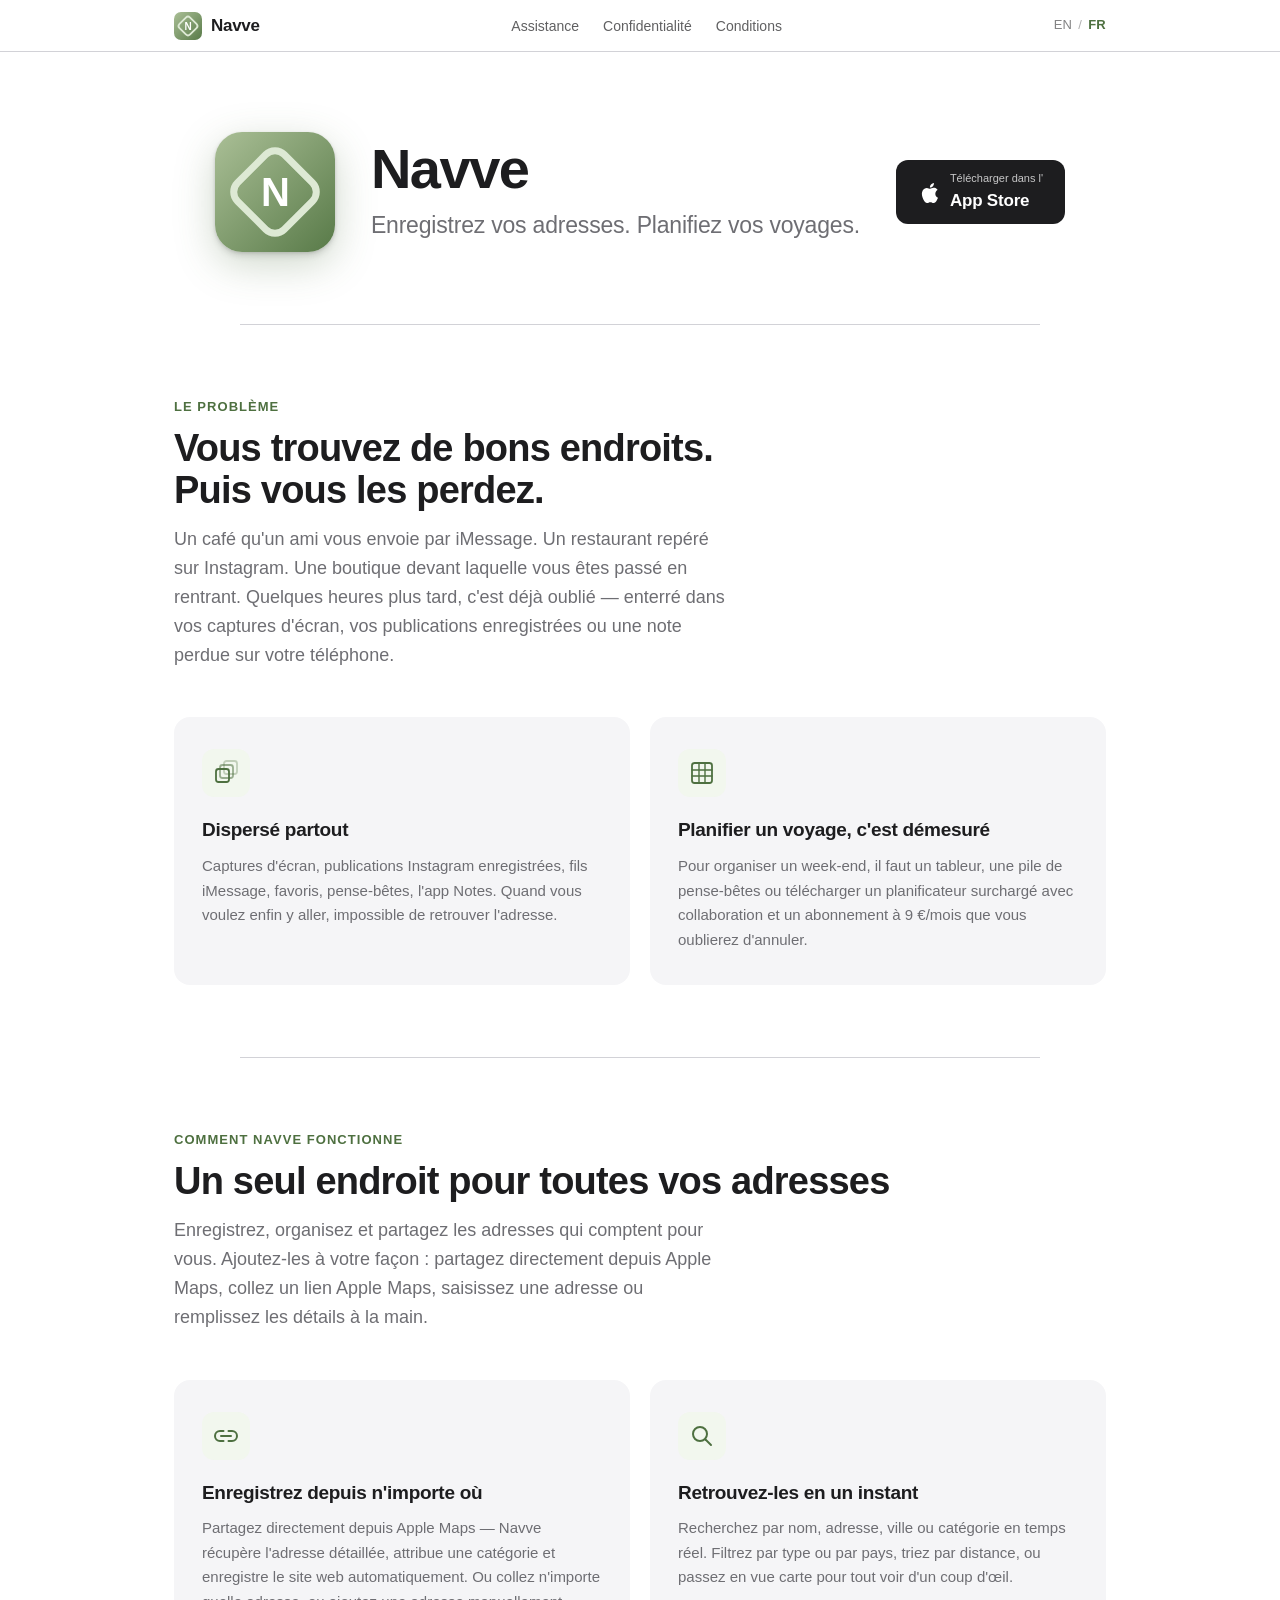
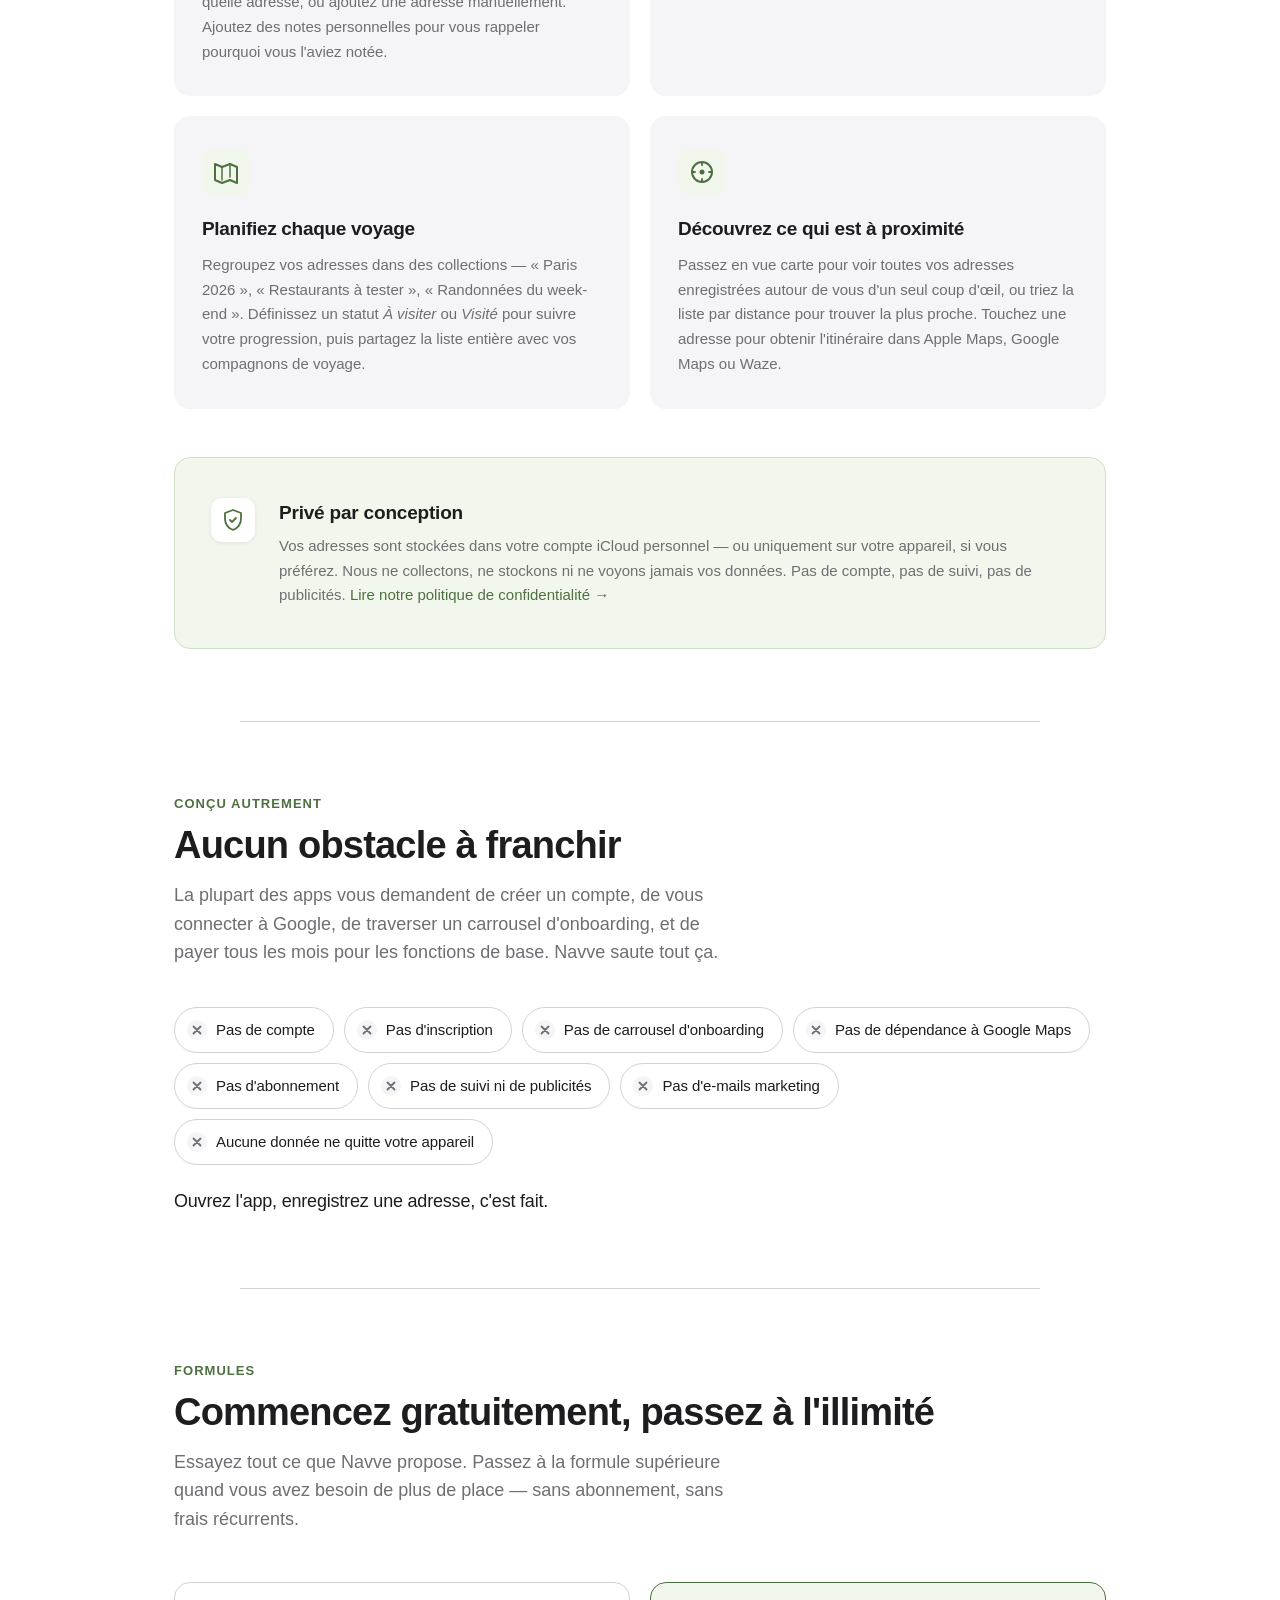
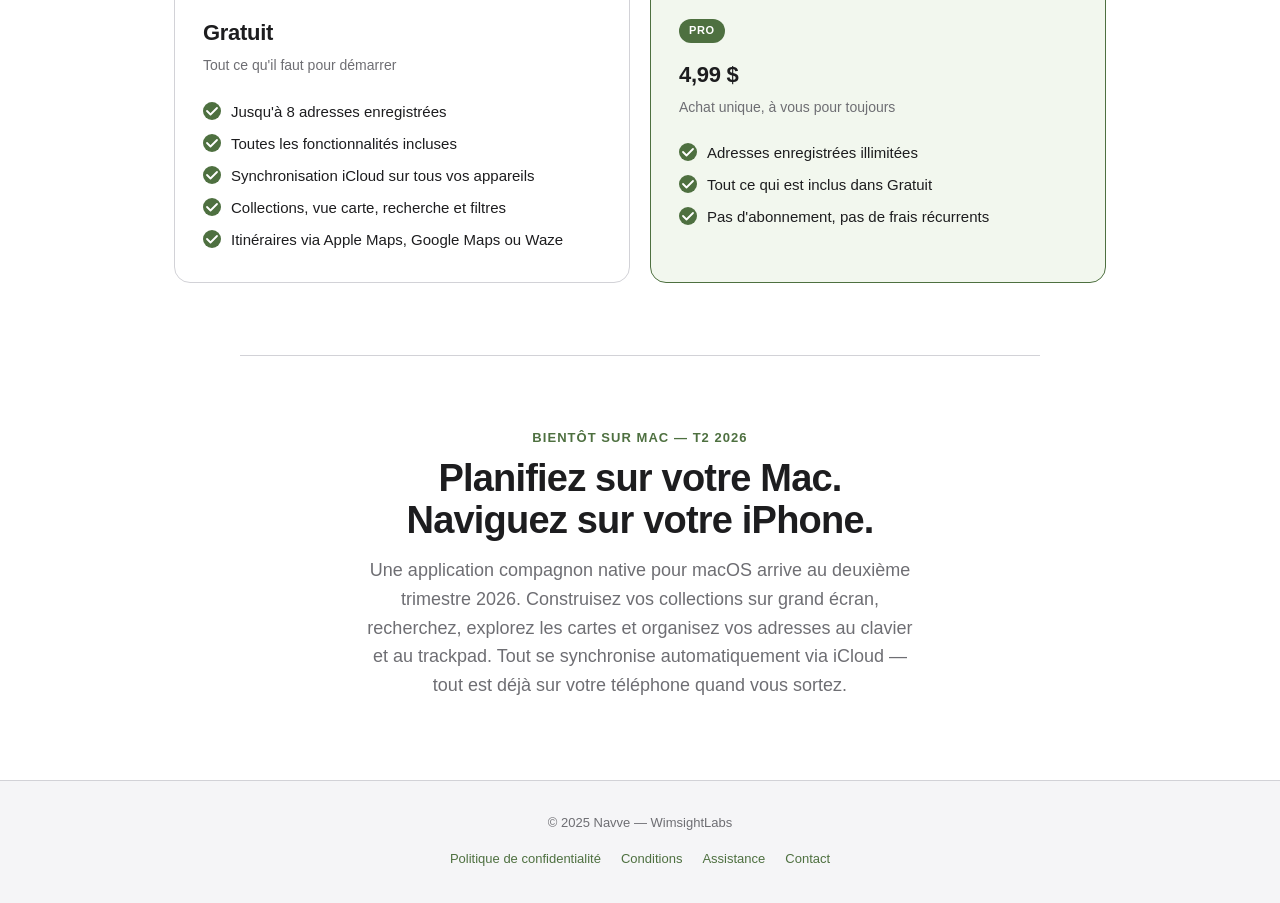
==== fr/index.html @ 6692a580 "Add French site (/fr), language detection, and EN/FR switcher - Mirror pages under fr/ with translat" ====
<!DOCTYPE html>
<html lang="fr">
<head>
  <meta charset="UTF-8" />
  <meta name="viewport" content="width=device-width, initial-scale=1.0" />
  <title>Navve – Enregistrez vos adresses. Planifiez vos voyages.</title>
  <meta name="description" content="Navve vous aide à enregistrer, organiser et partager les adresses qui comptent pour vous. Ajoutez-les à votre façon : partagez depuis Apple Maps, collez un lien, saisissez une adresse ou remplissez les détails à la main." />
  <link rel="alternate" hreflang="en" href="https://navve.app/index.html" />
  <link rel="alternate" hreflang="fr" href="https://navve.app/fr/index.html" />
  <link rel="alternate" hreflang="x-default" href="https://navve.app/index.html" />
  <link rel="stylesheet" href="../style.css" />
  <script src="../lang.js"></script>
</head>
<body class="page-body">

  <!-- ── Navigation ── -->
  <nav>
    <div class="nav-inner">
      <a class="nav-logo" href="index.html" aria-current="page">
        <span class="nav-logo-icon">
          <svg viewBox="0 0 28 28" fill="none" xmlns="http://www.w3.org/2000/svg">
            <defs>
              <linearGradient id="n-bg-nav" x1="0" y1="0" x2="28" y2="28" gradientUnits="userSpaceOnUse">
                <stop offset="0%" stop-color="#aabf96"/>
                <stop offset="100%" stop-color="#587a48"/>
              </linearGradient>
            </defs>
            <rect width="28" height="28" fill="url(#n-bg-nav)"/>
            <rect x="6.5" y="6.5" width="15" height="15" rx="3" transform="rotate(45 14 14)"
                  fill="none" stroke="#dde9d4" stroke-width="1.8"/>
            <text x="14" y="14" font-family="-apple-system,sans-serif" font-size="10"
                  font-weight="700" fill="white" text-anchor="middle" dominant-baseline="central">N</text>
          </svg>
        </span>
        <span class="nav-logo-name">Navve</span>
      </a>
      <ul class="nav-links">
        <li><a href="support.html">Assistance</a></li>
        <li><a href="privacy.html">Confidentialité</a></li>
        <li><a href="terms.html">Conditions</a></li>
      </ul>
      <div class="lang-switch" aria-label="Langue">
        <a href="../index.html" data-lang="en">EN</a>
        <span class="sep">/</span>
        <a href="index.html" data-lang="fr" aria-current="page">FR</a>
      </div>
    </div>
  </nav>

  <!-- ── Hero ── -->
  <section class="hero">
    <div class="hero-inner">
      <div class="app-icon" aria-label="Icône de l'application Navve">
        <svg viewBox="0 0 120 120" fill="none" xmlns="http://www.w3.org/2000/svg">
          <defs>
            <linearGradient id="navve-bg" x1="0" y1="0" x2="120" y2="120" gradientUnits="userSpaceOnUse">
              <stop offset="0%" stop-color="#aabf96"/>
              <stop offset="100%" stop-color="#587a48"/>
            </linearGradient>
          </defs>
          <rect width="120" height="120" fill="url(#navve-bg)"/>
          <rect x="27" y="27" width="66" height="66" rx="13"
                transform="rotate(45 60 60)" fill="none" stroke="#dde9d4" stroke-width="7"/>
          <text x="60" y="60" font-family="-apple-system,'SF Pro Display','Helvetica Neue',Arial,sans-serif"
                font-size="40" font-weight="700" fill="white"
                text-anchor="middle" dominant-baseline="central" letter-spacing="-1">N</text>
        </svg>
      </div>

      <div class="hero-text">
        <h1>Navve</h1>
        <p class="tagline">Enregistrez vos adresses. Planifiez vos voyages.</p>
      </div>

      <a class="store-badge" href="https://apps.apple.com/fr/app/navve-save-places-trips/id6751201968" aria-label="Télécharger Navve sur l'App Store">
        <svg viewBox="0 0 22 22" xmlns="http://www.w3.org/2000/svg" aria-hidden="true">
          <path d="M18.71 19.5c-.83 1.24-1.71 2.45-3.05 2.47-1.34.03-1.77-.79-3.29-.79-1.53 0-2 .77-3.27.82-1.31.05-2.3-1.32-3.14-2.53C4.25 17 2.94 12.45 4.7 9.39c.87-1.52 2.43-2.48 4.12-2.51 1.28-.02 2.5.87 3.29.87.78 0 2.26-1.07 3.8-.91.65.03 2.47.26 3.64 1.98l-.09.06c-.22.14-2.16 1.3-2.14 3.82.03 3.02 2.65 4.03 2.68 4.04l-.09.26zM13 3.5c.73-.83 1.94-1.46 2.94-1.5.13 1.17-.34 2.35-1.04 3.19-.69.85-1.83 1.51-2.95 1.42-.15-1.15.41-2.35 1.05-3.11z"/>
        </svg>
        <span class="store-badge-text">
          <span>Télécharger dans l'</span>
          <span>App Store</span>
        </span>
      </a>
    </div>
  </section>

  <div class="hr"></div>

  <!-- ── Problème ── -->
  <section class="section">
    <p class="section-label">Le problème</p>
    <h2 class="section-title">Vous trouvez de bons endroits.<br>Puis vous les perdez.</h2>
    <p class="section-subtitle">
      Un café qu'un ami vous envoie par iMessage. Un restaurant repéré sur Instagram. Une boutique devant laquelle vous êtes passé en rentrant. Quelques heures plus tard, c'est déjà oublié — enterré dans vos captures d'écran, vos publications enregistrées ou une note perdue sur votre téléphone.
    </p>

    <div class="feature-grid">

      <!-- Problem 1 -->
      <div class="feature-card">
        <div class="feature-icon" aria-hidden="true">
          <svg viewBox="0 0 26 26" xmlns="http://www.w3.org/2000/svg">
            <rect x="3" y="9" width="13" height="13" rx="2.5" fill="none" stroke="var(--green-dark)" stroke-width="1.8"/>
            <rect x="7" y="5" width="13" height="13" rx="2.5" fill="none" stroke="var(--green-dark)" stroke-width="1.8" opacity="0.55"/>
            <rect x="11" y="1" width="13" height="13" rx="2.5" fill="none" stroke="var(--green-dark)" stroke-width="1.8" opacity="0.3"/>
          </svg>
        </div>
        <h3>Dispersé partout</h3>
        <p>Captures d'écran, publications Instagram enregistrées, fils iMessage, favoris, pense-bêtes, l'app Notes. Quand vous voulez enfin y aller, impossible de retrouver l'adresse.</p>
      </div>

      <!-- Problem 2 -->
      <div class="feature-card">
        <div class="feature-icon" aria-hidden="true">
          <svg viewBox="0 0 26 26" xmlns="http://www.w3.org/2000/svg">
            <rect x="3" y="3" width="20" height="20" rx="2.5" fill="none" stroke="var(--green-dark)" stroke-width="1.8"/>
            <path d="M3 10h20 M3 16h20 M10 3v20 M16 3v20" stroke="var(--green-dark)" stroke-width="1.4" stroke-linecap="round"/>
          </svg>
        </div>
        <h3>Planifier un voyage, c'est démesuré</h3>
        <p>Pour organiser un week-end, il faut un tableur, une pile de pense-bêtes ou télécharger un planificateur surchargé avec collaboration et un abonnement à 9 €/mois que vous oublierez d'annuler.</p>
      </div>

    </div>
  </section>

  <div class="hr"></div>

  <!-- ── Proposition de valeur ── -->
  <section class="section">
    <p class="section-label">Comment Navve fonctionne</p>
    <h2 class="section-title">Un seul endroit pour toutes vos adresses</h2>
    <p class="section-subtitle">
      Enregistrez, organisez et partagez les adresses qui comptent pour vous. Ajoutez-les à votre façon : partagez directement depuis Apple Maps, collez un lien Apple Maps, saisissez une adresse ou remplissez les détails à la main.
    </p>

    <div class="feature-grid">

      <!-- Feature 1 -->
      <div class="feature-card">
        <div class="feature-icon" aria-hidden="true">
          <svg viewBox="0 0 26 26" xmlns="http://www.w3.org/2000/svg">
            <path d="M10.5 8H7a5 5 0 0 0 0 10h3.5M15.5 8H19a5 5 0 0 1 0 10h-3.5M8 13h10" stroke-width="2" stroke-linecap="round" stroke-linejoin="round" stroke="currentColor" fill="none" style="fill:none;stroke:var(--green-dark)"/>
          </svg>
        </div>
        <h3>Enregistrez depuis n'importe où</h3>
        <p>Partagez directement depuis Apple Maps — Navve récupère l'adresse détaillée, attribue une catégorie et enregistre le site web automatiquement. Ou collez n'importe quelle adresse, ou ajoutez une adresse manuellement. Ajoutez des notes personnelles pour vous rappeler pourquoi vous l'aviez notée.</p>
      </div>

      <!-- Feature 2 -->
      <div class="feature-card">
        <div class="feature-icon" aria-hidden="true">
          <svg viewBox="0 0 26 26" xmlns="http://www.w3.org/2000/svg">
            <circle cx="11" cy="11" r="7" stroke="var(--green-dark)" stroke-width="2" fill="none"/>
            <path d="M16.5 16.5L22 22" stroke="var(--green-dark)" stroke-width="2" stroke-linecap="round"/>
          </svg>
        </div>
        <h3>Retrouvez-les en un instant</h3>
        <p>Recherchez par nom, adresse, ville ou catégorie en temps réel. Filtrez par type ou par pays, triez par distance, ou passez en vue carte pour tout voir d'un coup d'œil.</p>
      </div>

      <!-- Feature 3 -->
      <div class="feature-card">
        <div class="feature-icon" aria-hidden="true">
          <svg viewBox="0 0 26 26" xmlns="http://www.w3.org/2000/svg">
            <path d="M2 5l7 3 8-3 7 3v16l-7-3-8 3-7-3V5z" stroke="var(--green-dark)" stroke-width="2" stroke-linejoin="round" fill="none"/>
            <path d="M9 8v13M17 5v13" stroke="var(--green-dark)" stroke-width="1.5" stroke-linecap="round"/>
          </svg>
        </div>
        <h3>Planifiez chaque voyage</h3>
        <p>Regroupez vos adresses dans des collections — « Paris 2026 », « Restaurants à tester », « Randonnées du week-end ». Définissez un statut <em>À visiter</em> ou <em>Visité</em> pour suivre votre progression, puis partagez la liste entière avec vos compagnons de voyage.</p>
      </div>

      <!-- Feature 4 -->
      <div class="feature-card">
        <div class="feature-icon" aria-hidden="true">
          <svg viewBox="0 0 26 26" xmlns="http://www.w3.org/2000/svg">
            <circle cx="13" cy="13" r="10" stroke="var(--green-dark)" stroke-width="2" fill="none"/>
            <path d="M13 3v3M13 20v3M3 13h3M20 13h3" stroke="var(--green-dark)" stroke-width="1.8" stroke-linecap="round"/>
            <circle cx="13" cy="13" r="2.5" fill="var(--green-dark)"/>
          </svg>
        </div>
        <h3>Découvrez ce qui est à proximité</h3>
        <p>Passez en vue carte pour voir toutes vos adresses enregistrées autour de vous d'un seul coup d'œil, ou triez la liste par distance pour trouver la plus proche. Touchez une adresse pour obtenir l'itinéraire dans Apple Maps, Google Maps ou Waze.</p>
      </div>

    </div>

    <!-- Encart confidentialité -->
    <div class="privacy-callout">
      <div class="privacy-callout-icon" aria-hidden="true">
        <svg viewBox="0 0 24 24" xmlns="http://www.w3.org/2000/svg">
          <path d="M12 2L4 5v6c0 5 3.5 9.7 8 10.9C16.5 20.7 20 16 20 11V5l-8-3z"
                stroke="var(--green-dark)" stroke-width="1.8" stroke-linejoin="round" fill="none"/>
          <path d="M9 12l2 2 4-4" stroke="var(--green-dark)" stroke-width="1.8" stroke-linecap="round" stroke-linejoin="round" fill="none"/>
        </svg>
      </div>
      <div>
        <h3>Privé par conception</h3>
        <p>
          Vos adresses sont stockées dans votre compte iCloud personnel — ou uniquement sur votre appareil, si vous préférez.
          Nous ne collectons, ne stockons ni ne voyons jamais vos données. Pas de compte, pas de suivi, pas de publicités.
          <a href="privacy.html">Lire notre politique de confidentialité →</a>
        </p>
      </div>
    </div>
  </section>

  <div class="hr"></div>

  <!-- ── Conçu autrement ── -->
  <section class="section">
    <p class="section-label">Conçu autrement</p>
    <h2 class="section-title">Aucun obstacle à franchir</h2>
    <p class="section-subtitle">
      La plupart des apps vous demandent de créer un compte, de vous connecter à Google, de traverser un carrousel d'onboarding, et de payer tous les mois pour les fonctions de base. Navve saute tout ça.
    </p>

    <ul class="no-list">
      <li>Pas de compte</li>
      <li>Pas d'inscription</li>
      <li>Pas de carrousel d'onboarding</li>
      <li>Pas de dépendance à Google Maps</li>
      <li>Pas d'abonnement</li>
      <li>Pas de suivi ni de publicités</li>
      <li>Pas d'e-mails marketing</li>
      <li>Aucune donnée ne quitte votre appareil</li>
    </ul>

    <p class="no-list-footer">Ouvrez l'app, enregistrez une adresse, c'est fait.</p>
  </section>

  <div class="hr"></div>

  <!-- ── Tarifs ── -->
  <section class="section">
    <p class="section-label">Formules</p>
    <h2 class="section-title">Commencez gratuitement, passez à l'illimité</h2>
    <p class="section-subtitle">Essayez tout ce que Navve propose. Passez à la formule supérieure quand vous avez besoin de plus de place — sans abonnement, sans frais récurrents.</p>

    <div class="pricing-grid">

      <div class="plan-card">
        <div class="plan-name">Gratuit</div>
        <div class="plan-desc">Tout ce qu'il faut pour démarrer</div>
        <ul class="plan-features">
          <li>Jusqu'à 8 adresses enregistrées</li>
          <li>Toutes les fonctionnalités incluses</li>
          <li>Synchronisation iCloud sur tous vos appareils</li>
          <li>Collections, vue carte, recherche et filtres</li>
          <li>Itinéraires via Apple Maps, Google Maps ou Waze</li>
        </ul>
      </div>

      <div class="plan-card pro">
        <span class="plan-badge">Pro</span>
        <div class="plan-name">4,99 $</div>
        <div class="plan-desc">Achat unique, à vous pour toujours</div>
        <ul class="plan-features">
          <li>Adresses enregistrées illimitées</li>
          <li>Tout ce qui est inclus dans Gratuit</li>
          <li>Pas d'abonnement, pas de frais récurrents</li>
        </ul>
      </div>

    </div>
  </section>

  <div class="hr"></div>

  <!-- ── Compagnon Mac ── -->
  <section class="section" style="text-align:center; padding-bottom: 80px;">
    <p class="section-label" style="text-align:center;">Bientôt sur Mac — T2 2026</p>
    <h2 class="section-title" style="margin:0 auto 14px;">Planifiez sur votre Mac.<br>Naviguez sur votre iPhone.</h2>
    <p class="section-subtitle" style="margin:0 auto; text-align:center;">
      Une application compagnon native pour macOS arrive au deuxième trimestre 2026. Construisez vos collections sur grand écran, recherchez, explorez les cartes et organisez vos adresses au clavier et au trackpad. Tout se synchronise automatiquement via iCloud — tout est déjà sur votre téléphone quand vous sortez.
    </p>
  </section>

  <!-- ── Pied de page ── -->
  <footer>
    <div class="footer-inner">
      <p>&copy; 2025 Navve &mdash; WimsightLabs</p>
      <ul class="footer-links">
        <li><a href="privacy.html">Politique de confidentialité</a></li>
        <li><a href="terms.html">Conditions</a></li>
        <li><a href="support.html">Assistance</a></li>
        <li><a id="footer-email-link" href="#">Contact</a></li>
      </ul>
    </div>
  </footer>

  <script>
    (function () {
      var u = 'admin', d = 'wimsightlabs', t = 'com';
      var el = document.getElementById('footer-email-link');
      if (el) el.href = 'mailto:' + u + '\u0040' + d + '.' + t;
    })();
  </script>
</body>
</html>
---- style.css ----
/* ─────────────────────────────────────────
   Navve – Shared Stylesheet
   ───────────────────────────────────────── */

*, *::before, *::after {
  box-sizing: border-box;
  margin: 0;
  padding: 0;
}

:root {
  --font: -apple-system, BlinkMacSystemFont, "SF Pro Display", "SF Pro Text",
          "Helvetica Neue", Arial, sans-serif;

  /* Brand */
  --green-light:  #aabf96;
  --green-mid:    #6a9058;
  --green-dark:   #4e7040;
  --green-deeper: #3d5c30;
  --green-tint:   #f2f7ee;
  --green-border: #d0e0c4;

  /* Neutrals */
  --color-text:           #1d1d1f;
  --color-text-secondary: #6e6e73;
  --color-bg:             #ffffff;
  --color-border:         #d2d2d7;
  --color-surface:        #f5f5f7;

  /* Accent = brand green */
  --color-accent:       var(--green-dark);
  --color-accent-hover: var(--green-deeper);

  --max-width:   980px;
  --prose-width: 800px;
  --nav-height:  52px;
  --radius-card: 16px;
}

html { scroll-behavior: smooth; }

body {
  font-family: var(--font);
  color: var(--color-text);
  background: var(--color-bg);
  font-size: 17px;
  line-height: 1.6;
  -webkit-font-smoothing: antialiased;
}

/* ── Navigation ── */
nav {
  position: fixed;
  top: 0; left: 0; right: 0;
  height: var(--nav-height);
  background: rgba(255,255,255,0.85);
  backdrop-filter: saturate(180%) blur(20px);
  -webkit-backdrop-filter: saturate(180%) blur(20px);
  border-bottom: 1px solid var(--color-border);
  z-index: 100;
}

.nav-inner {
  max-width: var(--max-width);
  margin: 0 auto;
  padding: 0 24px;
  height: 100%;
  display: flex;
  align-items: center;
  justify-content: space-between;
}

.nav-logo {
  display: flex;
  align-items: center;
  gap: 9px;
  text-decoration: none;
}

.nav-logo-icon {
  width: 28px;
  height: 28px;
  border-radius: 7px;
  overflow: hidden;
  flex-shrink: 0;
}

.nav-logo-icon svg {
  width: 100%;
  height: 100%;
  display: block;
}

.nav-logo-name {
  font-size: 17px;
  font-weight: 600;
  color: var(--color-text);
  letter-spacing: -0.3px;
}

.nav-links {
  display: flex;
  gap: 24px;
  list-style: none;
}

.nav-links a {
  font-size: 14px;
  color: var(--color-text);
  text-decoration: none;
  opacity: 0.7;
  transition: opacity 0.2s;
  white-space: nowrap;
}

.nav-links a:hover         { opacity: 1; }
.nav-links a[aria-current] { opacity: 1; font-weight: 500; color: var(--color-accent); }

.lang-switch {
  display: inline-flex;
  align-items: center;
  gap: 6px;
  margin-left: 20px;
  font-size: 13px;
  letter-spacing: 0.02em;
}
.lang-switch a {
  color: var(--color-text);
  text-decoration: none;
  opacity: 0.55;
  transition: opacity 0.2s;
}
.lang-switch a:hover        { opacity: 1; }
.lang-switch a[aria-current] { opacity: 1; font-weight: 600; color: var(--color-accent); }
.lang-switch .sep           { opacity: 0.35; }

/* ── Page wrapper ── */
.page-body {
  padding-top: var(--nav-height);
}

/* ── Hero ── */
.hero {
  padding: 80px 24px 72px;
  background: var(--color-bg);
}

.hero-inner {
  max-width: var(--max-width);
  margin: 0 auto;
  display: flex;
  align-items: center;
  justify-content: center;
  gap: 36px;
  flex-wrap: wrap;
}

.app-icon {
  width: 120px;
  height: 120px;
  border-radius: 27px;
  overflow: hidden;
  flex-shrink: 0;
  box-shadow:
    0 4px 6px  rgba(0,0,0,0.10),
    0 12px 40px rgba(78,112,64,0.28),
    0 1px 3px  rgba(0,0,0,0.12);
}
.app-icon svg { width: 100%; height: 100%; display: block; }

.hero-text { text-align: left; }

.hero h1 {
  font-size: 56px;
  font-weight: 700;
  letter-spacing: -1.5px;
  line-height: 1.05;
  margin-bottom: 8px;
}

.hero .tagline {
  font-size: 23px;
  font-weight: 400;
  color: var(--color-text-secondary);
  letter-spacing: -0.2px;
}

/* ── App Store badge ── */
.store-badge {
  display: inline-flex;
  align-items: center;
  gap: 10px;
  background: var(--color-text);
  color: var(--color-bg);
  text-decoration: none;
  border-radius: 12px;
  padding: 10px 22px;
  transition: background 0.2s, transform 0.15s;
}
.store-badge:hover { background: #3a3a3c; transform: scale(1.02); }
.store-badge svg { width: 22px; height: 22px; fill: white; }

.store-badge-text { text-align: left; }
.store-badge-text span:first-child {
  display: block; font-size: 11px; opacity: 0.75; font-weight: 400;
}
.store-badge-text span:last-child {
  display: block; font-size: 17px; font-weight: 600; letter-spacing: -0.2px;
}

/* ── Section wrapper ── */
.section {
  max-width: var(--max-width);
  margin: 0 auto;
  padding: 72px 24px;
}

.section + .section { padding-top: 0; }

.section-label {
  font-size: 13px;
  font-weight: 600;
  text-transform: uppercase;
  letter-spacing: 0.08em;
  color: var(--color-accent);
  margin-bottom: 10px;
}

.section-title {
  font-size: 38px;
  font-weight: 700;
  letter-spacing: -0.8px;
  line-height: 1.1;
  margin-bottom: 14px;
}

.section-subtitle {
  font-size: 18px;
  color: var(--color-text-secondary);
  line-height: 1.6;
  max-width: 560px;
}

/* ── Horizontal rule ── */
.hr {
  height: 1px;
  background: var(--color-border);
  max-width: var(--prose-width);
  margin: 0 auto;
}

/* ── Feature grid ── */
.feature-grid {
  display: grid;
  grid-template-columns: 1fr 1fr;
  gap: 20px;
  margin-top: 48px;
}

.feature-card {
  background: var(--color-surface);
  border-radius: var(--radius-card);
  padding: 32px 28px;
}

.feature-icon {
  width: 48px;
  height: 48px;
  border-radius: 12px;
  background: var(--green-tint);
  display: flex;
  align-items: center;
  justify-content: center;
  margin-bottom: 18px;
}

.feature-icon svg {
  width: 26px;
  height: 26px;
  fill: var(--green-dark);
}

.feature-card h3 {
  font-size: 19px;
  font-weight: 600;
  letter-spacing: -0.3px;
  margin-bottom: 8px;
}

.feature-card p {
  font-size: 15px;
  color: var(--color-text-secondary);
  line-height: 1.65;
}

/* ── Privacy callout ── */
.privacy-callout {
  background: var(--green-tint);
  border: 1px solid var(--green-border);
  border-radius: var(--radius-card);
  padding: 40px 36px;
  display: flex;
  align-items: flex-start;
  gap: 24px;
  margin-top: 48px;
}

.privacy-callout-icon {
  width: 44px;
  height: 44px;
  flex-shrink: 0;
  background: white;
  border-radius: 11px;
  display: flex;
  align-items: center;
  justify-content: center;
  box-shadow: 0 1px 4px rgba(0,0,0,0.08);
}

.privacy-callout-icon svg {
  width: 24px;
  height: 24px;
  fill: var(--green-dark);
}

.privacy-callout h3 {
  font-size: 19px;
  font-weight: 600;
  letter-spacing: -0.2px;
  margin-bottom: 6px;
}

.privacy-callout p {
  font-size: 15px;
  color: var(--color-text-secondary);
  line-height: 1.65;
}

.privacy-callout a {
  color: var(--color-accent);
  text-decoration: none;
}

.privacy-callout a:hover { text-decoration: underline; }

/* ── Built differently / No-list manifesto ── */
.no-list {
  list-style: none;
  display: flex;
  flex-wrap: wrap;
  gap: 10px;
  margin: 40px 0 22px;
}

.no-list li {
  display: inline-flex;
  align-items: center;
  gap: 9px;
  padding: 10px 18px 10px 12px;
  background: var(--color-bg);
  border: 1px solid var(--color-border);
  border-radius: 999px;
  font-size: 15px;
  font-weight: 500;
  color: var(--color-text);
  letter-spacing: -0.1px;
}

.no-list li::before {
  content: '';
  width: 20px;
  height: 20px;
  flex-shrink: 0;
  background-color: var(--color-surface);
  background-image: url("data:image/svg+xml,%3Csvg xmlns='http://www.w3.org/2000/svg' viewBox='0 0 20 20'%3E%3Cpath d='M6.5 6.5l7 7M13.5 6.5l-7 7' stroke='%236e6e73' stroke-width='1.8' stroke-linecap='round'/%3E%3C/svg%3E");
  background-repeat: no-repeat;
  background-position: center;
  background-size: 100%;
  border-radius: 50%;
}

.no-list-footer {
  font-size: 18px;
  font-weight: 500;
  letter-spacing: -0.2px;
  color: var(--color-text);
  margin-top: 10px;
}

/* ── Pricing ── */
.pricing-grid {
  display: grid;
  grid-template-columns: 1fr 1fr;
  gap: 20px;
  margin-top: 48px;
}

.plan-card {
  border: 1px solid var(--color-border);
  border-radius: var(--radius-card);
  padding: 32px 28px;
  position: relative;
}

.plan-card.pro {
  border-color: var(--green-dark);
  background: var(--green-tint);
}

.plan-badge {
  display: inline-block;
  background: var(--green-dark);
  color: white;
  font-size: 11px;
  font-weight: 600;
  letter-spacing: 0.06em;
  text-transform: uppercase;
  padding: 3px 10px;
  border-radius: 20px;
  margin-bottom: 14px;
}

.plan-name {
  font-size: 22px;
  font-weight: 700;
  letter-spacing: -0.3px;
  margin-bottom: 4px;
}

.plan-desc {
  font-size: 14px;
  color: var(--color-text-secondary);
  margin-bottom: 24px;
}

.plan-features {
  list-style: none;
  display: flex;
  flex-direction: column;
  gap: 11px;
}

.plan-features li {
  font-size: 15px;
  color: var(--color-text);
  display: flex;
  align-items: flex-start;
  gap: 10px;
  line-height: 1.4;
}

.plan-features li::before {
  content: '';
  width: 18px;
  height: 18px;
  flex-shrink: 0;
  margin-top: 1px;
  background: var(--green-dark);
  border-radius: 50%;
  background-image: url("data:image/svg+xml,%3Csvg xmlns='http://www.w3.org/2000/svg' viewBox='0 0 18 18'%3E%3Cpath d='M4 9l3.5 3.5L14 6' stroke='white' stroke-width='1.8' stroke-linecap='round' stroke-linejoin='round' fill='none'/%3E%3C/svg%3E");
  background-repeat: no-repeat;
  background-size: 100%;
}

/* ── Page hero (non-index pages) ── */
.page-hero {
  padding: 56px 24px 48px;
  max-width: var(--prose-width);
  margin: 0 auto;
}

.page-hero h1 {
  font-size: 38px;
  font-weight: 700;
  letter-spacing: -0.8px;
  line-height: 1.1;
  margin-bottom: 8px;
}

.page-hero .updated {
  font-size: 14px;
  color: var(--color-text-secondary);
}

/* ── Markdown content ── */
.md-content {
  max-width: var(--prose-width);
  margin: 0 auto;
  padding: 0 24px 80px;
}

.md-content h1 {
  font-size: 34px;
  font-weight: 700;
  letter-spacing: -0.8px;
  line-height: 1.1;
  margin-bottom: 8px;
}

.md-content h2 {
  font-size: 21px;
  font-weight: 600;
  letter-spacing: -0.3px;
  margin-top: 40px;
  margin-bottom: 12px;
}

.md-content p {
  color: var(--color-text-secondary);
  margin-bottom: 16px;
  font-size: 16px;
  line-height: 1.75;
}

.md-content strong { color: var(--color-text); font-weight: 600; }
.md-content em { font-style: italic; }

.md-content ul, .md-content ol {
  padding-left: 22px;
  margin-bottom: 16px;
}

.md-content li {
  color: var(--color-text-secondary);
  margin-bottom: 7px;
  font-size: 16px;
  line-height: 1.65;
}

.md-content li strong { color: var(--color-text); }

.md-content hr {
  border: none;
  border-top: 1px solid var(--color-border);
  margin: 32px 0;
}

.md-content a { color: var(--color-accent); text-decoration: none; }
.md-content a:hover { text-decoration: underline; }

.md-loading { color: var(--color-text-secondary); font-size: 15px; padding: 24px 0; }
.md-error   { color: #ff3b30; font-size: 15px; padding: 24px 0; }

/* ── Support page ── */
.support-grid {
  display: grid;
  grid-template-columns: 1fr 1fr;
  gap: 20px;
  margin-top: 48px;
}

.support-card {
  border: 1px solid var(--color-border);
  border-radius: var(--radius-card);
  padding: 28px 24px;
}

.support-card h3 {
  font-size: 17px;
  font-weight: 600;
  margin-bottom: 6px;
}

.support-card p {
  font-size: 15px;
  color: var(--color-text-secondary);
  line-height: 1.6;
  margin-bottom: 16px;
}

.support-card a.btn {
  display: inline-block;
  padding: 9px 18px;
  border-radius: 8px;
  font-size: 14px;
  font-weight: 500;
  text-decoration: none;
  background: var(--green-dark);
  color: white;
  transition: background 0.2s;
}

.support-card a.btn:hover { background: var(--green-deeper); }

.faq { margin-top: 0; }

.faq-item {
  border-bottom: 1px solid var(--color-border);
  padding: 22px 0;
}

.faq-item:first-child { border-top: 1px solid var(--color-border); }

.faq-q {
  font-size: 16px;
  font-weight: 600;
  margin-bottom: 8px;
}

.faq-a {
  font-size: 15px;
  color: var(--color-text-secondary);
  line-height: 1.65;
}

.faq-a a { color: var(--color-accent); text-decoration: none; }
.faq-a a:hover { text-decoration: underline; }

/* ── Footer ── */
footer {
  border-top: 1px solid var(--color-border);
  background: var(--color-surface);
  padding: 32px 24px;
  text-align: center;
}

.footer-inner {
  max-width: var(--max-width);
  margin: 0 auto;
}

footer p {
  font-size: 13px;
  color: var(--color-text-secondary);
  margin-bottom: 10px;
}

.footer-links {
  display: flex;
  justify-content: center;
  gap: 20px;
  list-style: none;
  flex-wrap: wrap;
}

.footer-links a {
  font-size: 13px;
  color: var(--color-accent);
  text-decoration: none;
}
.footer-links a:hover { text-decoration: underline; }

/* ── Mobile ── */
@media (max-width: 680px) {
  .hero { padding: 64px 24px 56px; }
  .hero-inner { flex-direction: column; gap: 24px; text-align: center; }
  .hero-text { text-align: center; }
  .hero h1     { font-size: 38px; letter-spacing: -1px; margin-bottom: 6px; }
  .hero .tagline { font-size: 19px; }

  .app-icon { width: 96px; height: 96px; border-radius: 22px; }

  .section-title { font-size: 28px; }

  .feature-grid,
  .pricing-grid,
  .support-grid  { grid-template-columns: 1fr; }

  .privacy-callout { flex-direction: column; gap: 16px; padding: 28px 24px; }

  .nav-links { gap: 16px; }
  .nav-links a { font-size: 13px; }

  .page-hero h1  { font-size: 28px; }
  .section       { padding: 48px 20px; }
  .md-content    { padding: 0 20px 60px; }
}
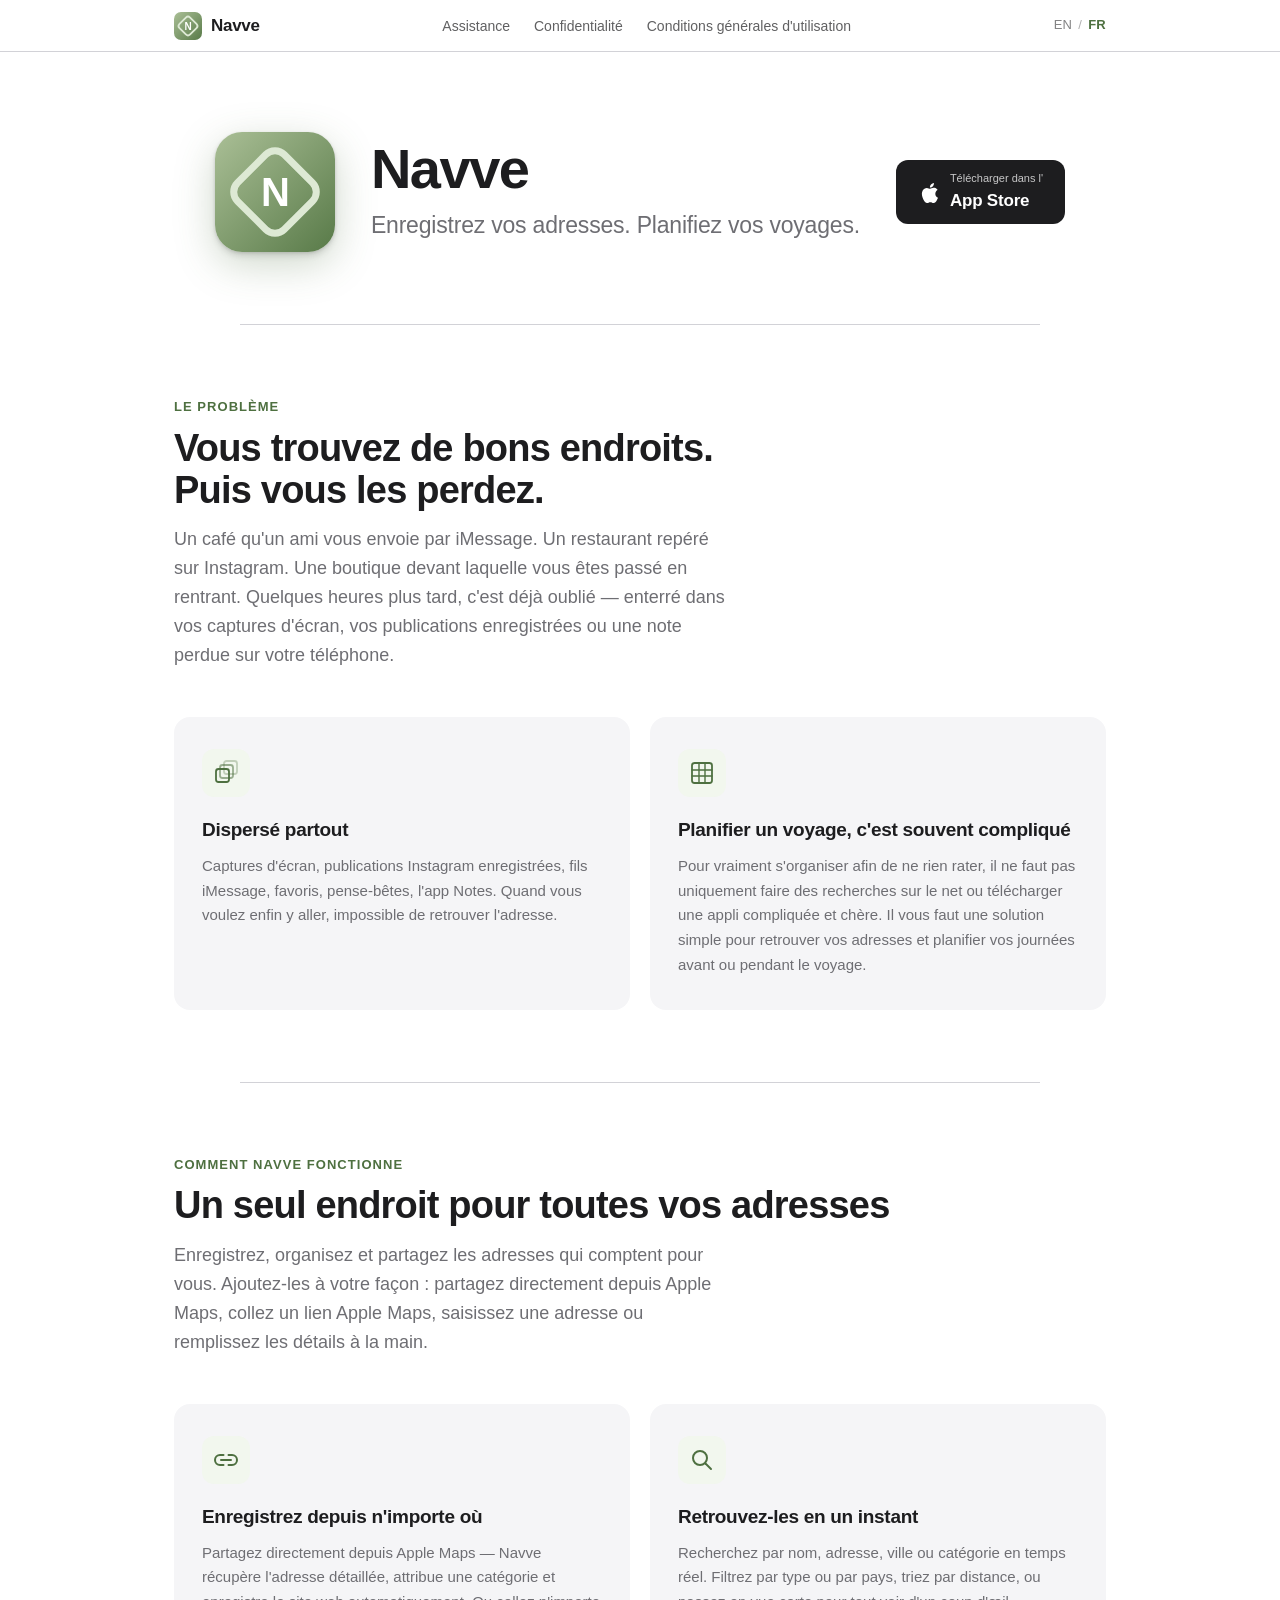
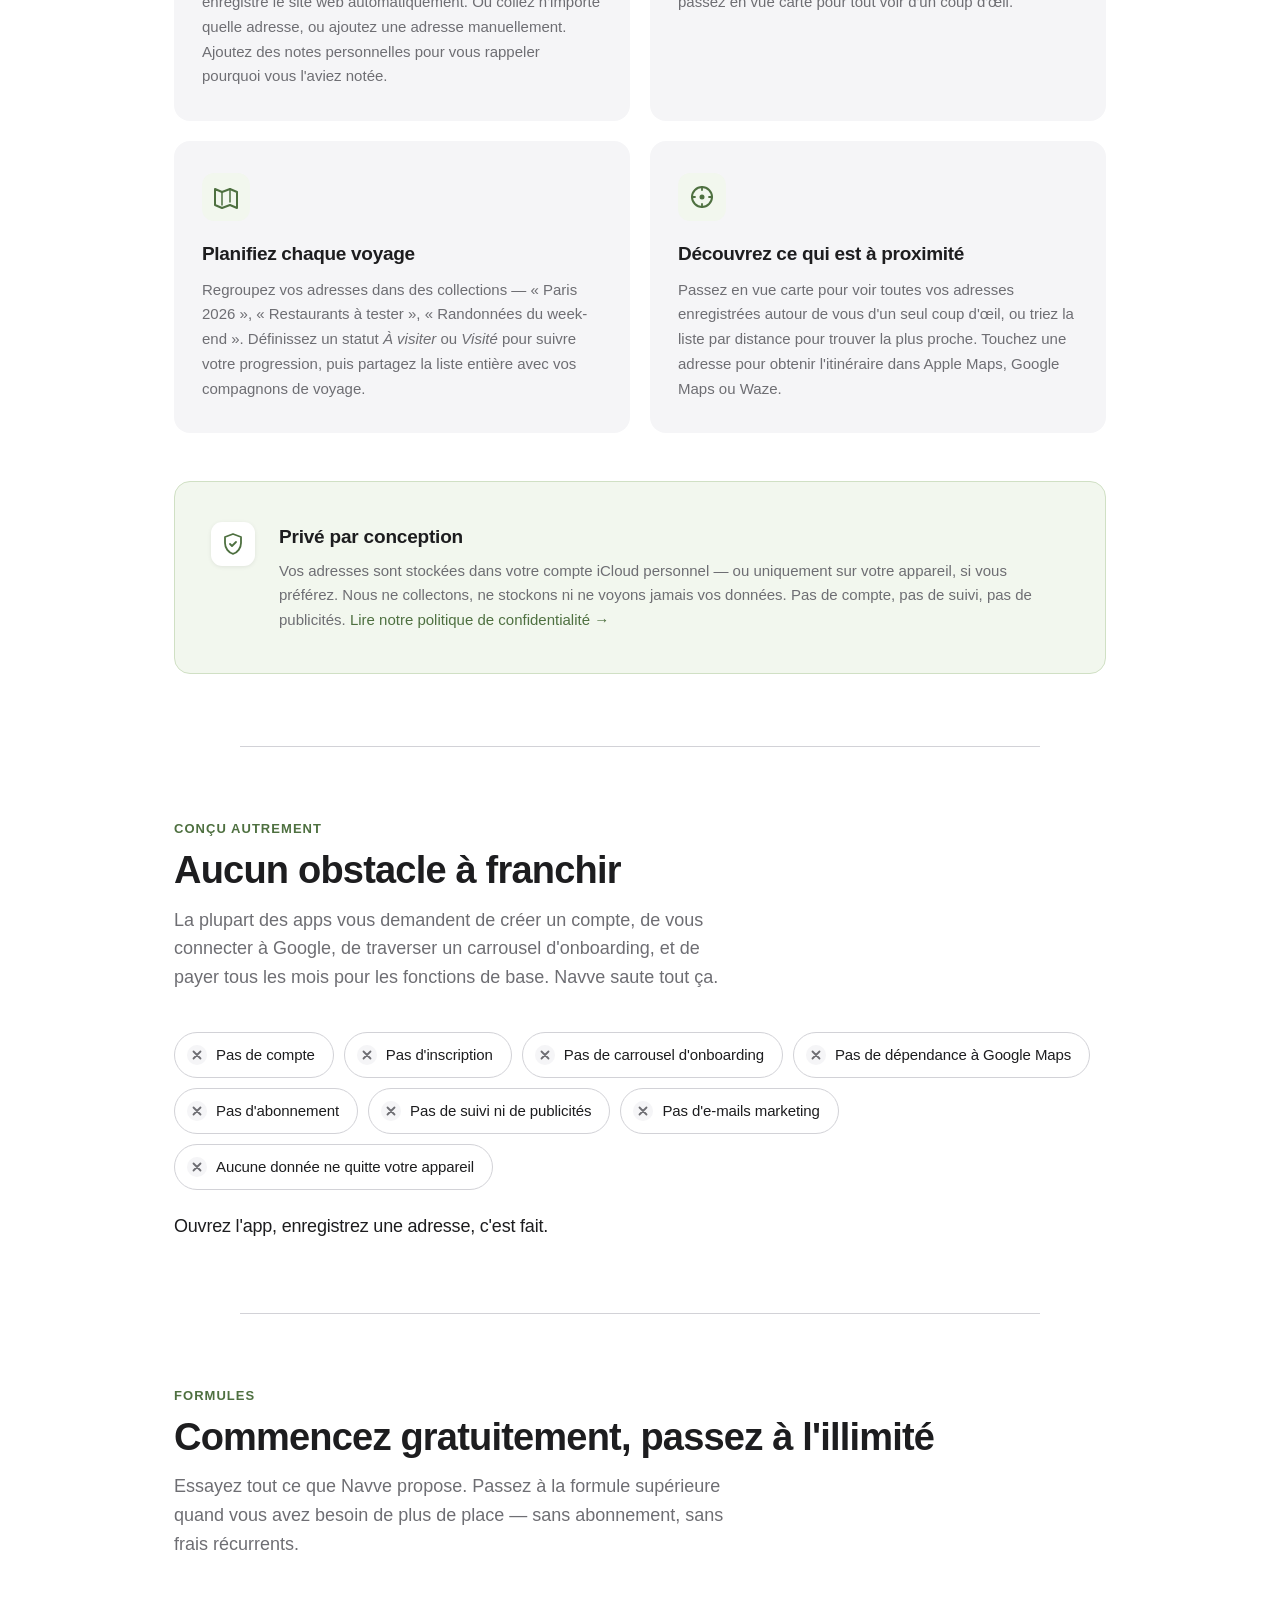
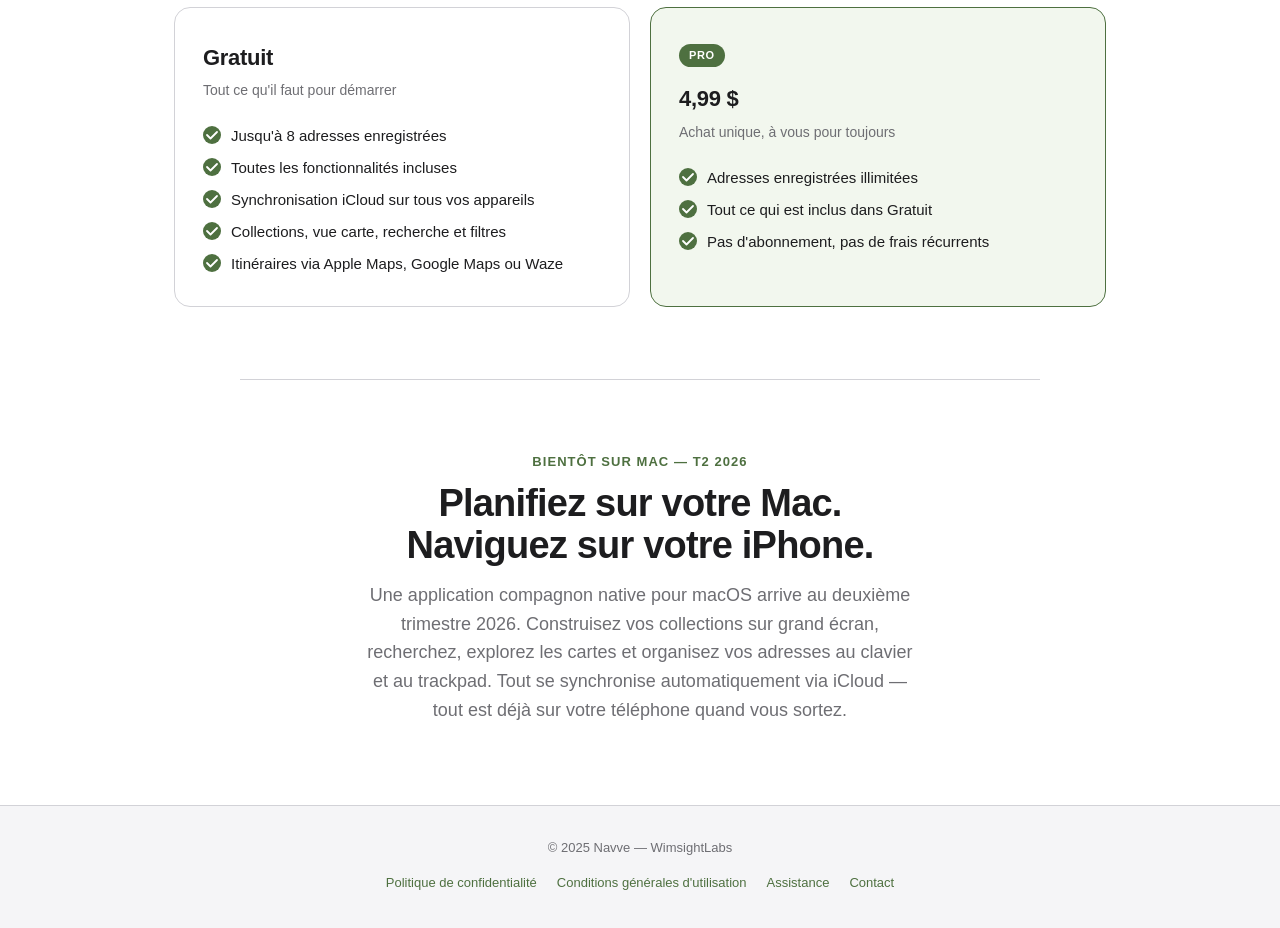
==== commit f495e6f4: "French site: CGU nav label, trip-planning copy, nav wrap - Use « Conditions générales d'utilisation " ====
--- a/fr/index.html
+++ b/fr/index.html
@@ -37,7 +37,7 @@
       <ul class="nav-links">
         <li><a href="support.html">Assistance</a></li>
         <li><a href="privacy.html">Confidentialité</a></li>
-        <li><a href="terms.html">Conditions</a></li>
+        <li><a href="terms.html">Conditions générales d'utilisation</a></li>
       </ul>
       <div class="lang-switch" aria-label="Langue">
         <a href="../index.html" data-lang="en">EN</a>
@@ -117,8 +117,8 @@
             <path d="M3 10h20 M3 16h20 M10 3v20 M16 3v20" stroke="var(--green-dark)" stroke-width="1.4" stroke-linecap="round"/>
           </svg>
         </div>
-        <h3>Planifier un voyage, c'est démesuré</h3>
-        <p>Pour organiser un week-end, il faut un tableur, une pile de pense-bêtes ou télécharger un planificateur surchargé avec collaboration et un abonnement à 9 €/mois que vous oublierez d'annuler.</p>
+        <h3>Planifier un voyage, c'est souvent compliqué</h3>
+        <p>Pour vraiment s'organiser afin de ne rien rater, il ne faut pas uniquement faire des recherches sur le net ou télécharger une appli compliquée et chère. Il vous faut une solution simple pour retrouver vos adresses et planifier vos journées avant ou pendant le voyage.</p>
       </div>
 
     </div>
@@ -283,7 +283,7 @@
       <p>&copy; 2025 Navve &mdash; WimsightLabs</p>
       <ul class="footer-links">
         <li><a href="privacy.html">Politique de confidentialité</a></li>
-        <li><a href="terms.html">Conditions</a></li>
+        <li><a href="terms.html">Conditions générales d'utilisation</a></li>
         <li><a href="support.html">Assistance</a></li>
         <li><a id="footer-email-link" href="#">Contact</a></li>
       </ul>
--- a/style.css
+++ b/style.css
@@ -100,6 +100,8 @@
 
 .nav-links {
   display: flex;
+  flex-wrap: wrap;
+  justify-content: flex-end;
   gap: 24px;
   list-style: none;
 }
@@ -110,7 +112,7 @@
   text-decoration: none;
   opacity: 0.7;
   transition: opacity 0.2s;
-  white-space: nowrap;
+  white-space: normal;
 }
 
 .nav-links a:hover         { opacity: 1; }
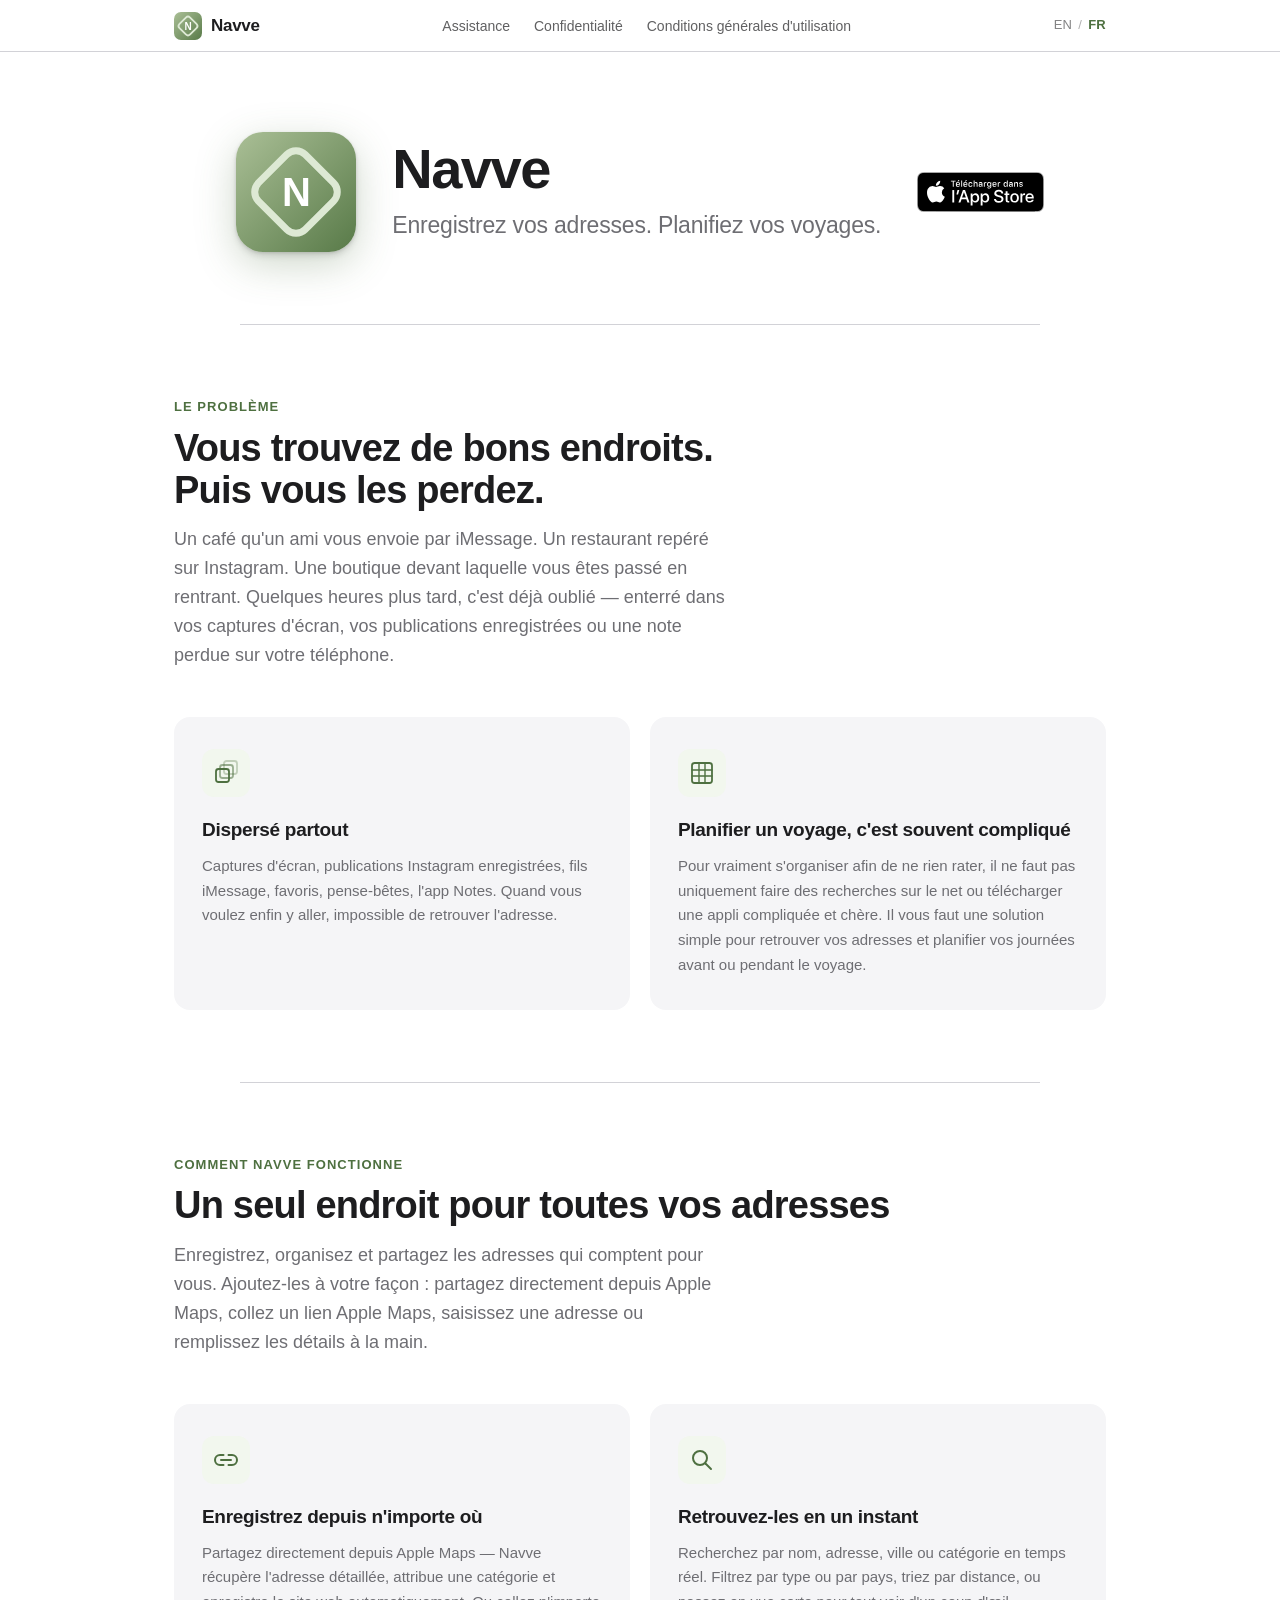
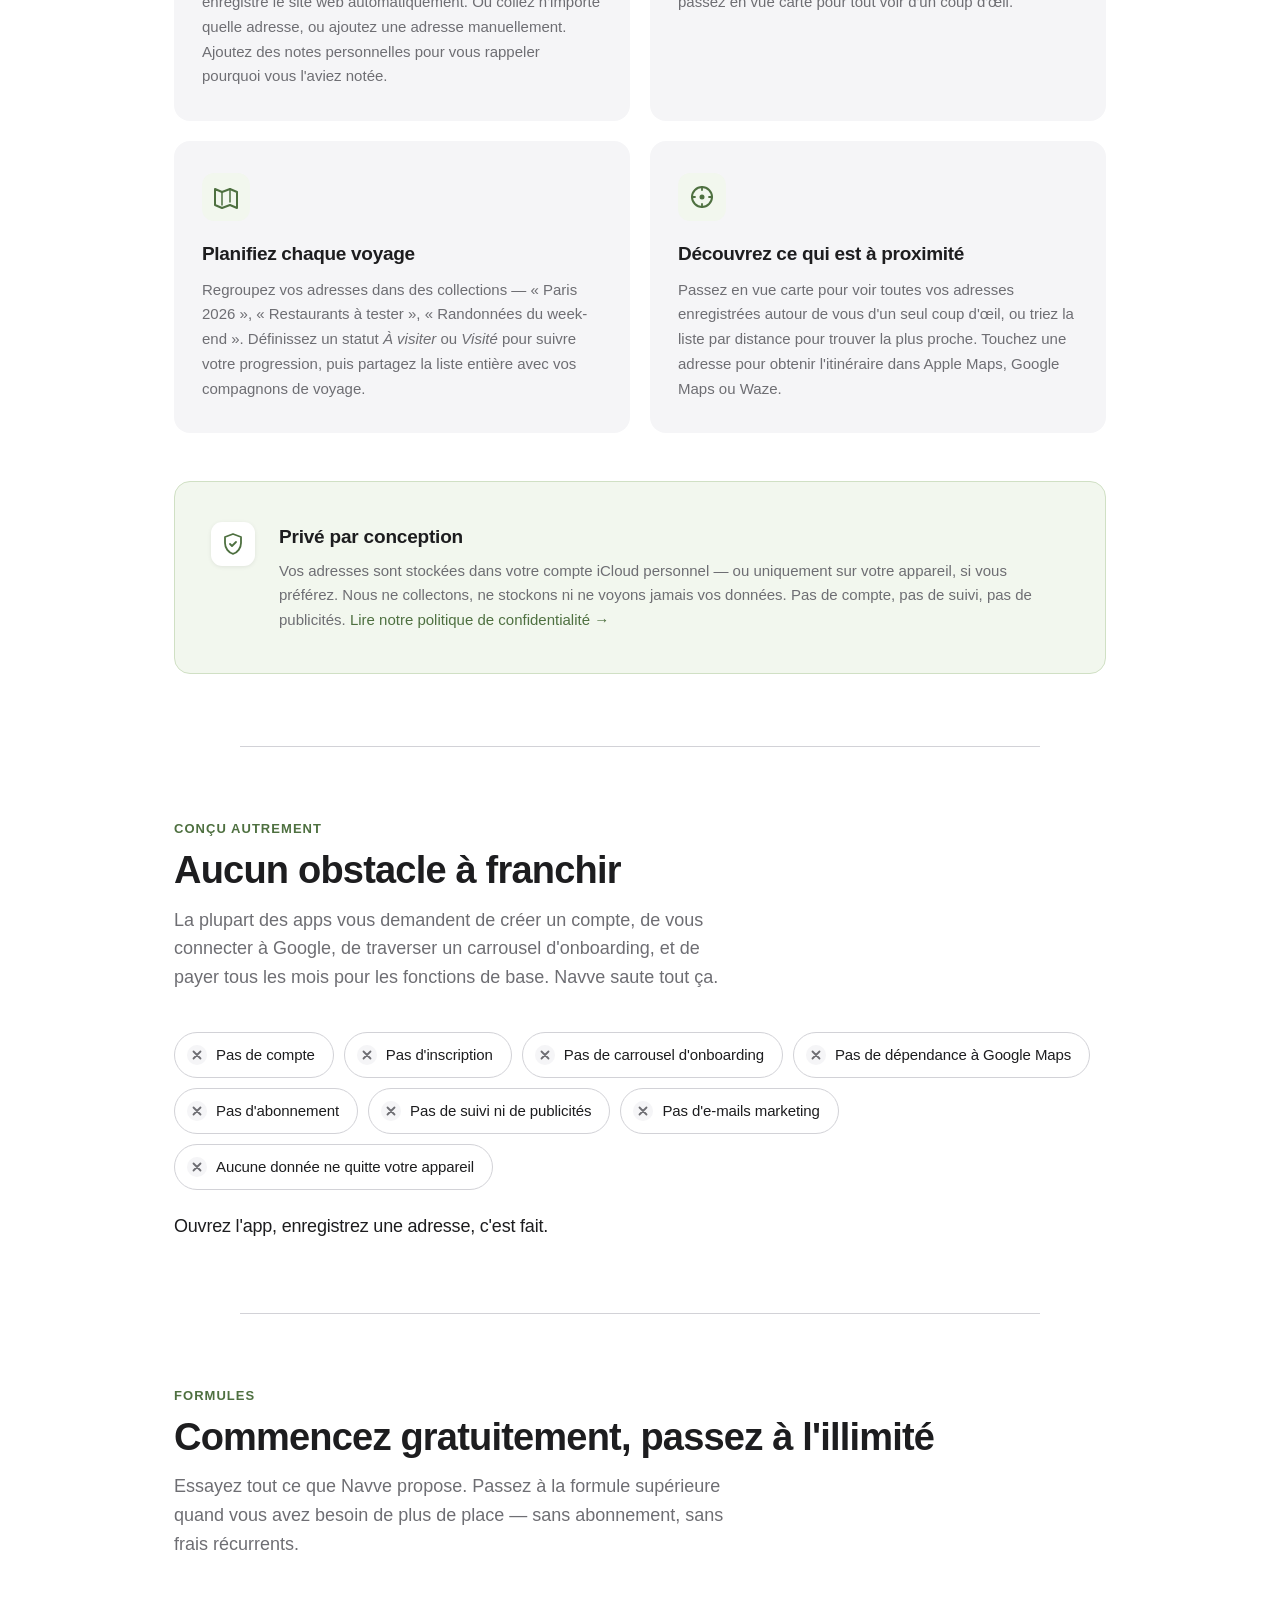
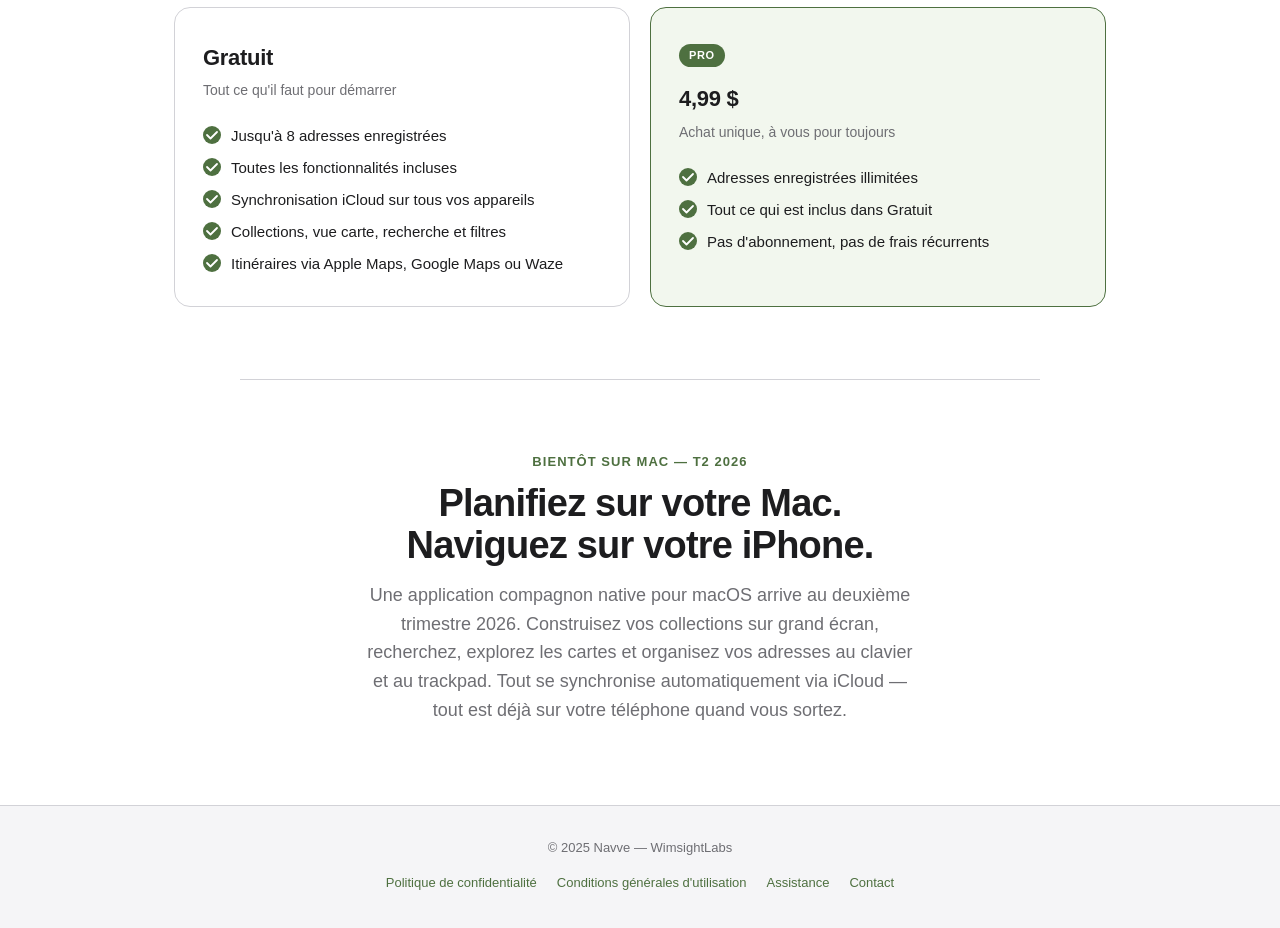
==== commit ff114b73: "Use official Apple App Store badge SVGs (US + FR) - Add apple-badges/ copies of black lockup assets;" ====
--- a/fr/index.html
+++ b/fr/index.html
@@ -72,14 +72,8 @@
         <p class="tagline">Enregistrez vos adresses. Planifiez vos voyages.</p>
       </div>
 
-      <a class="store-badge" href="https://apps.apple.com/fr/app/navve-save-places-trips/id6751201968" aria-label="Télécharger Navve sur l'App Store">
-        <svg viewBox="0 0 22 22" xmlns="http://www.w3.org/2000/svg" aria-hidden="true">
-          <path d="M18.71 19.5c-.83 1.24-1.71 2.45-3.05 2.47-1.34.03-1.77-.79-3.29-.79-1.53 0-2 .77-3.27.82-1.31.05-2.3-1.32-3.14-2.53C4.25 17 2.94 12.45 4.7 9.39c.87-1.52 2.43-2.48 4.12-2.51 1.28-.02 2.5.87 3.29.87.78 0 2.26-1.07 3.8-.91.65.03 2.47.26 3.64 1.98l-.09.06c-.22.14-2.16 1.3-2.14 3.82.03 3.02 2.65 4.03 2.68 4.04l-.09.26zM13 3.5c.73-.83 1.94-1.46 2.94-1.5.13 1.17-.34 2.35-1.04 3.19-.69.85-1.83 1.51-2.95 1.42-.15-1.15.41-2.35 1.05-3.11z"/>
-        </svg>
-        <span class="store-badge-text">
-          <span>Télécharger dans l'</span>
-          <span>App Store</span>
-        </span>
+      <a class="store-badge store-badge--apple-official" href="https://apps.apple.com/fr/app/navve-save-places-trips/id6751201968" aria-label="Télécharger Navve sur l'App Store">
+        <img src="../apple-badges/app-store-fr.svg" width="127" height="40" alt="Télécharger sur l'App Store" decoding="async" />
       </a>
     </div>
   </section>
--- a/style.css
+++ b/style.css
@@ -187,27 +187,21 @@
   letter-spacing: -0.2px;
 }
 
-/* ── App Store badge ── */
-.store-badge {
-  display: inline-flex;
-  align-items: center;
-  gap: 10px;
-  background: var(--color-text);
-  color: var(--color-bg);
+/* ── App Store badge (official Apple artwork; do not crop or recolor) ── */
+.store-badge--apple-official {
+  display: inline-block;
+  line-height: 0;
   text-decoration: none;
-  border-radius: 12px;
-  padding: 10px 22px;
-  transition: background 0.2s, transform 0.15s;
-}
-.store-badge:hover { background: #3a3a3c; transform: scale(1.02); }
-.store-badge svg { width: 22px; height: 22px; fill: white; }
-
-.store-badge-text { text-align: left; }
-.store-badge-text span:first-child {
-  display: block; font-size: 11px; opacity: 0.75; font-weight: 400;
-}
-.store-badge-text span:last-child {
-  display: block; font-size: 17px; font-weight: 600; letter-spacing: -0.2px;
+  padding: 0;
+  background: none;
+  border-radius: 0;
+  transition: opacity 0.2s;
+}
+.store-badge--apple-official:hover { opacity: 0.88; }
+.store-badge--apple-official img {
+  display: block;
+  height: 40px;
+  width: auto;
 }
 
 /* ── Section wrapper ── */
